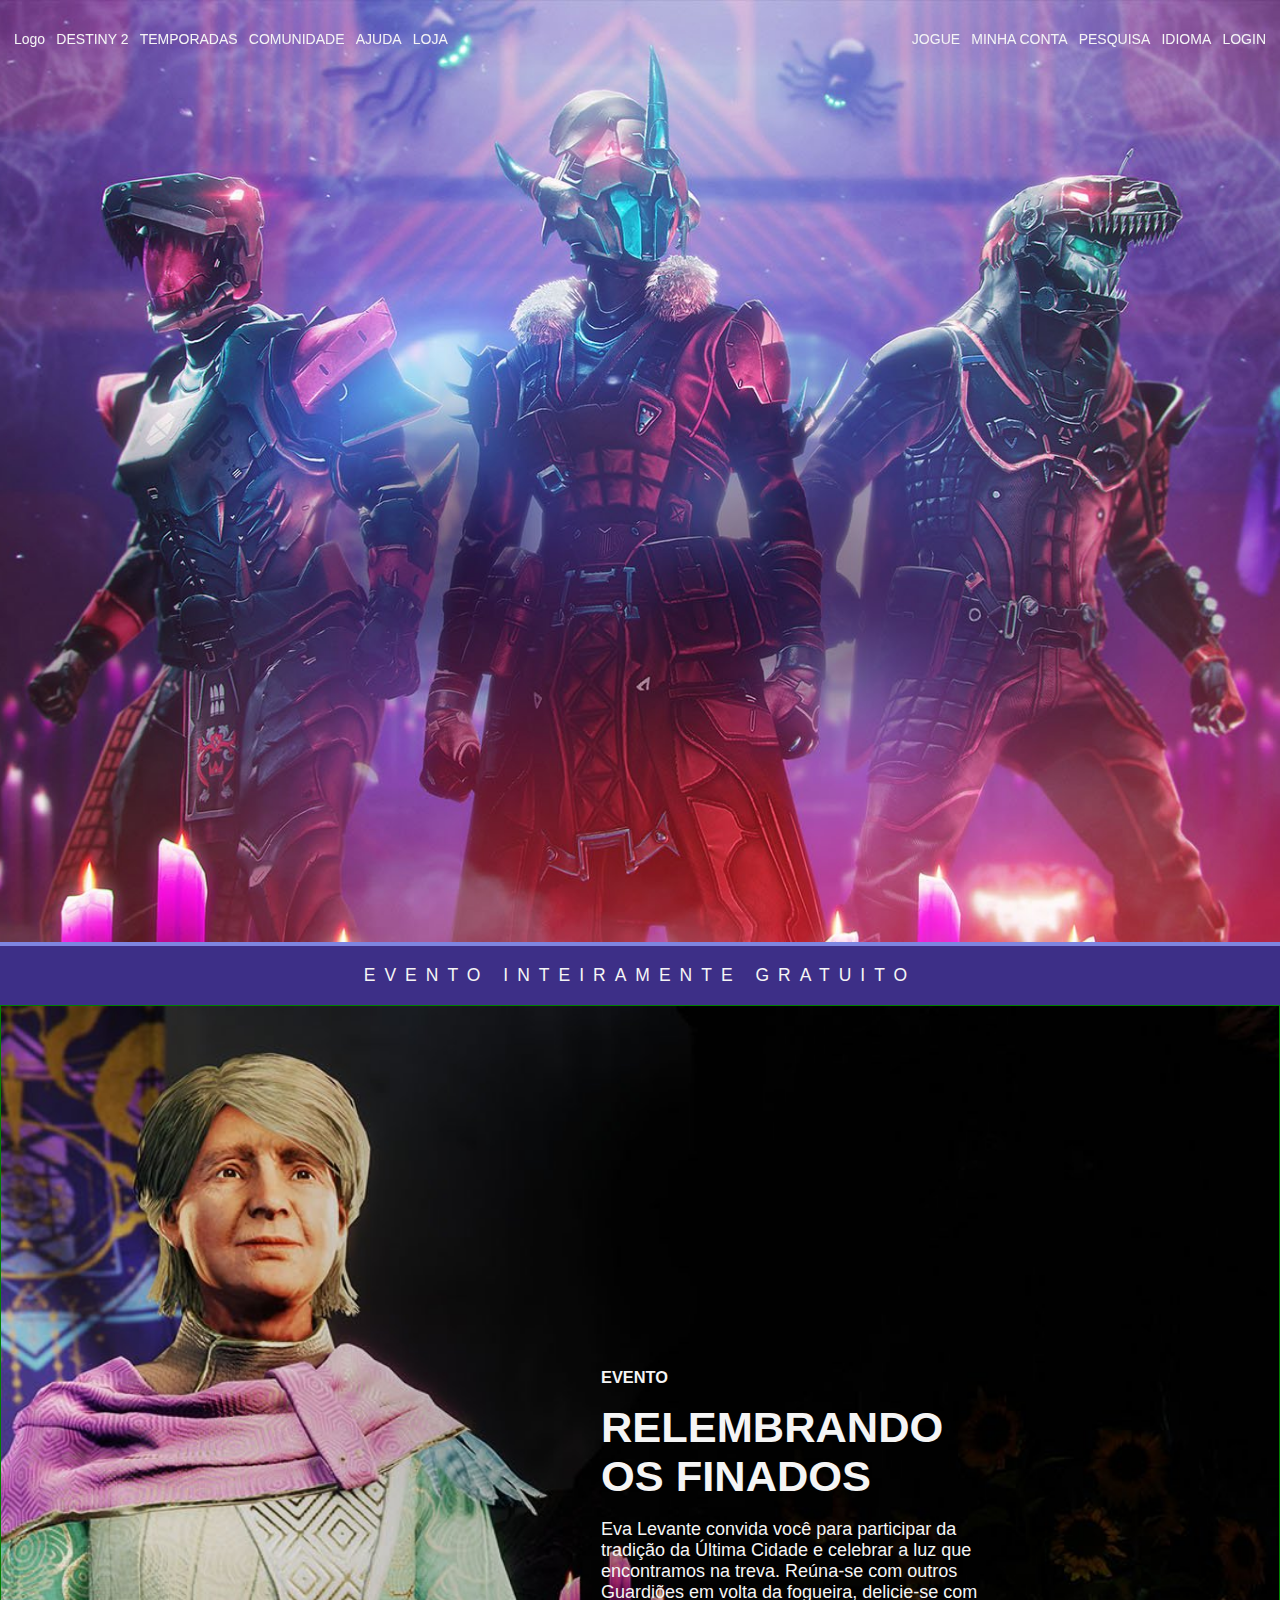
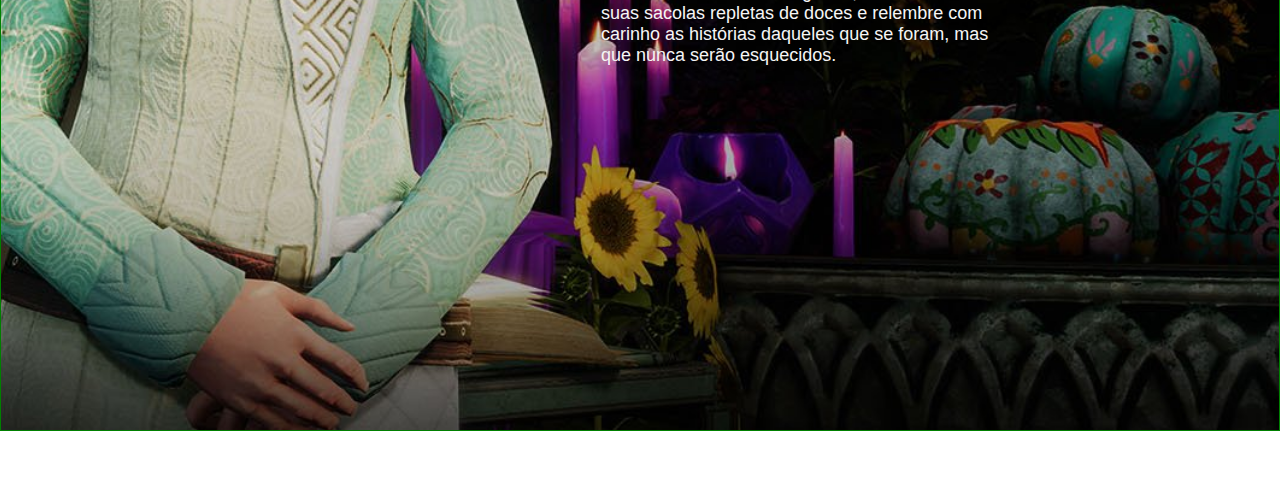
==== bungie-festival/index.html @ e7486de0 "bungie-festival: adding webpage clone files (sections 1 and 2 started)" ====
<!DOCTYPE html>
<html lang="pt">
<head>
    <meta charset="UTF-8">
    <meta http-equiv="X-UA-Compatible" content="IE=edge">
    <meta name="viewport" content="width=device-width, initial-scale=1.0">
    <title>Festival dos Finados | Bungie.net</title>

    <link rel="stylesheet" href="style.css">
    <script src="./script.js"></script>
</head>
<body>
    <header class="header-menu">
        <nav class="header-items">
           <ul class="header-left">
               <li>Logo</li>
               <li>DESTINY 2</li>
               <li>TEMPORADAS</li>
               <li>COMUNIDADE</li>
               <li>AJUDA</li>
               <li>LOJA</li>
           </ul>
           <ul class="header-right">
               <li>JOGUE</li>
               <li>MINHA CONTA</li>
               <li>PESQUISA</li>
               <li>IDIOMA</li>
               <li>LOGIN</li>
           </ul> 
        </nav>
    </header>

    <main>
        <div class="section-hero">
           
        </div>
       <div class="section-event-banner">
            <p>EVENTO INTEIRAMENTE GRATUITO</p>
       </div>
       <div class="section-remember-lost">
            <div class="remember-lost-content">
                <div class="remember-lost-central">
                    <div class="remember-lost-text">
                        <h3>EVENTO</h3>
                        <h2>RELEMBRANDO OS FINADOS</h2>
                        <p>Eva Levante convida você para participar da tradição da Última Cidade e celebrar a luz que encontramos na treva. Reúna-se com outros Guardiões em volta da fogueira, delicie-se com suas sacolas repletas de doces e relembre com carinho as histórias daqueles que se foram, mas que nunca serão esquecidos.</p>
                    </div>
                </div>
            </div>
       </div>
       <br>
       <br>
       <br>
    </main>

</body>
</html>
---- bungie-festival/style.css ----
html, body{
    margin: 0;
    padding: 0;
    height: 100%;
    width: 100%;
    font-family: arial,sans-serif;
    font-size: 14px;
    transform-origin: 50% 50%;
}

body{
    font-size: 1rem;
    font-weight: 400;
    color: #f5f5f5;
}
div{
    display: block;
}

ul{
    list-style: none;
}

h2{
    font-size: 43.4px;
    margin: 0;
}

/* ---- Header section ---- */

header{
    position: fixed;
    width: 100%;
    height: 78px;
    z-index: 1000;
    transition: 0.6s;
}

header .header-items{
    display: flex;
    justify-content: space-between;
    align-items: center;
    padding: 0 14px;
    height: 100%;
}

header .header-left, header .header-right{
    display: flex;
    gap: .8rem;
    padding: 0;
}

.scrollBar {
    background: #12171c;

}

/* ---- Main Section ---- */

main .section-hero{
    background-image: url("./assets/images/Section0_Hero.jpg");
    background-size: cover;
    height: calc(100vh - 2.5rem);
    background-position: 50%;
    background-repeat: no-repeat;
    padding-bottom: 5.5rem;
}

main .section-event-banner{
    background-color: rgb(61, 47, 135);
    z-index: 100;
    border-top: 4px solid rgb(126, 133, 224);
    padding: 0.1rem;

}
main .section-event-banner p{
    text-align: center;
    font-size: 1.25rem;
    letter-spacing: 9px;
}

main .section-remember-lost {
    background-color: rgb(14, 16, 29);
    height: 1024px;
}

main .section-remember-lost .remember-lost-content{
    background-image: url("./assets/images/Section1_Remember-The-Lost.jpg");
    background-size: cover;
    background-repeat: no-repeat;
    background-position: 50%;
    border: 1px solid green;
    height: inherit;
    display: flex;
    align-items: center;
}

main .section-remember-lost .remember-lost-content .remember-lost-central{
    width: 100vw;
    display: flex;
    padding: 0 2rem;
}
main .section-remember-lost .remember-lost-content .remember-lost-central .remember-lost-text{ 
    margin: 0 250px 0 auto;
    align-items: flex-end;
    max-width: 400px;
}

main .section-remember-lost .remember-lost-content .remember-lost-central .remember-lost-text p{
    font-size: 18px;
}
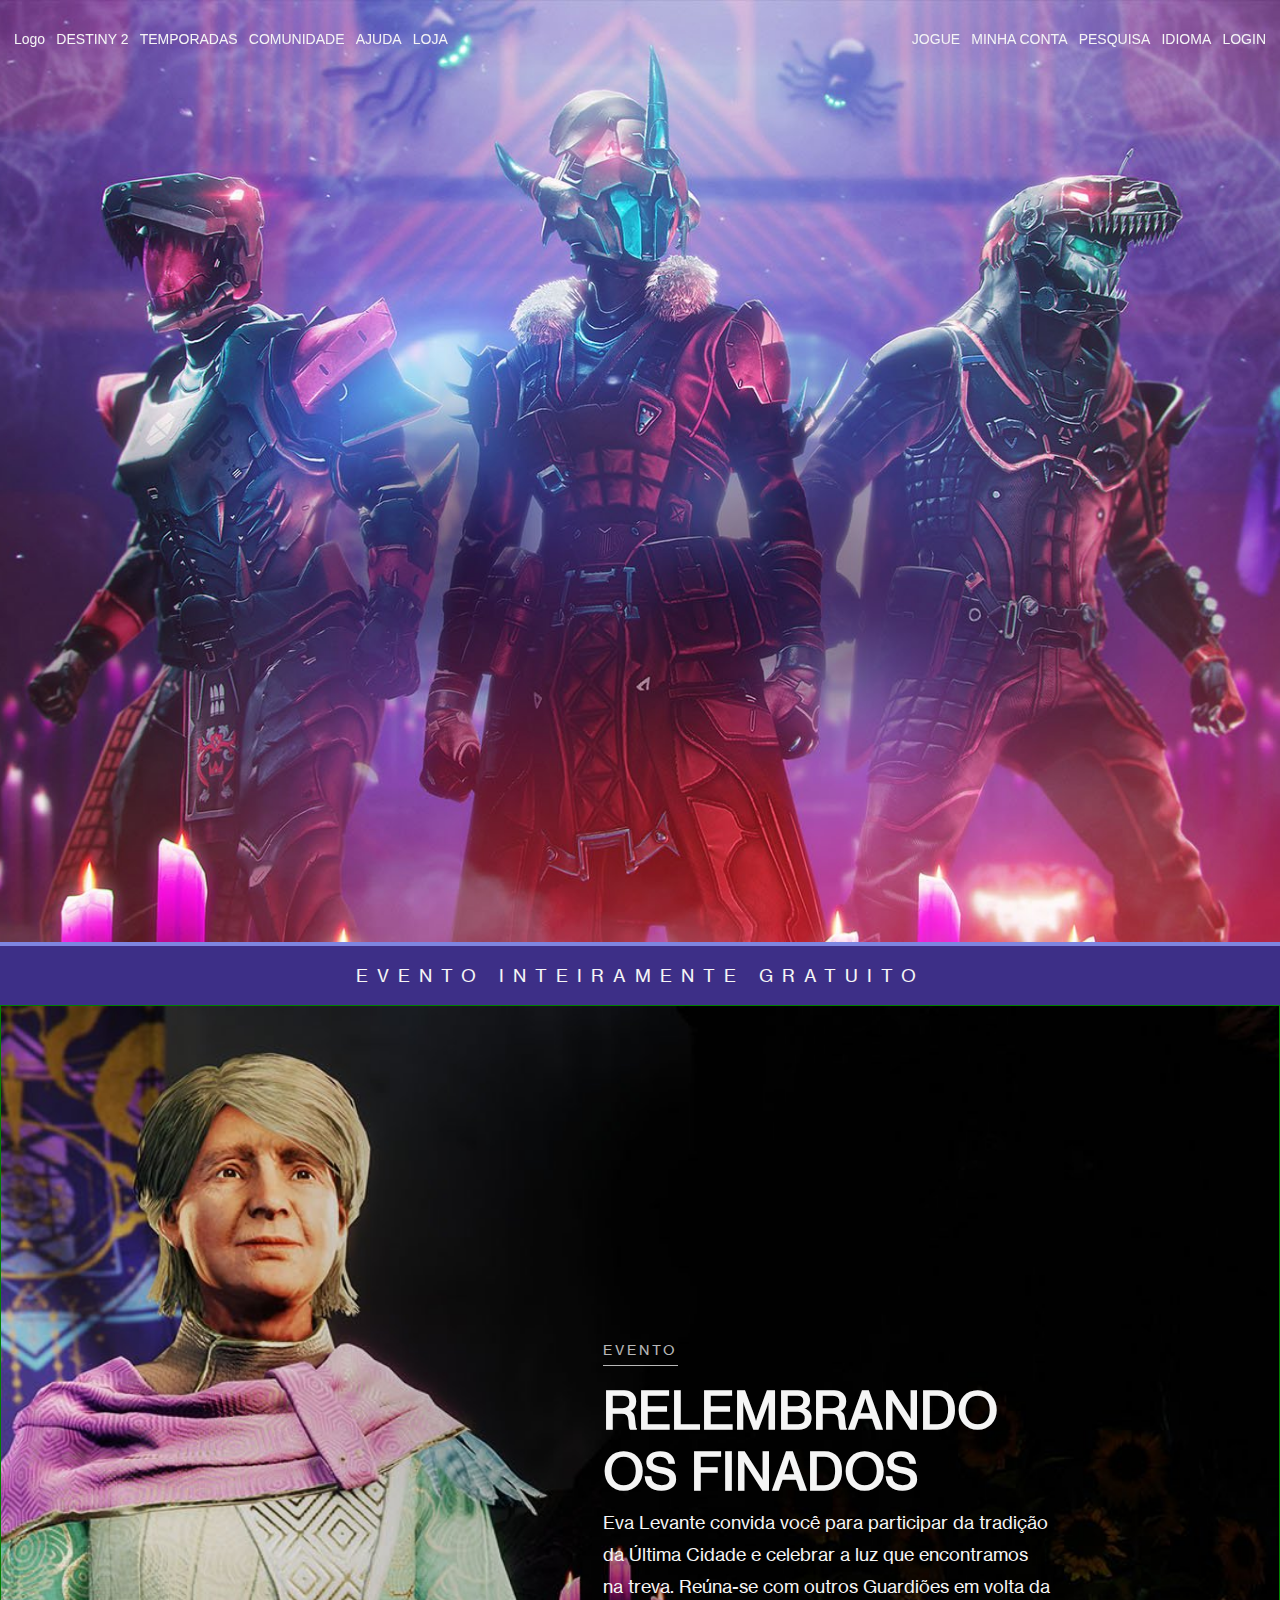
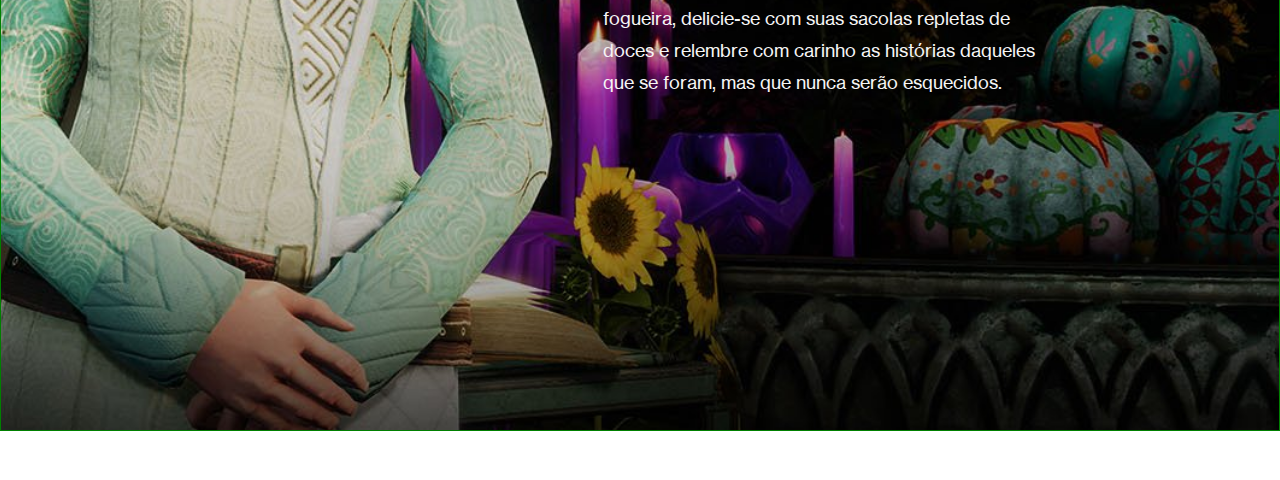
==== commit 659d3f84: "bungie-festival: adding fonts assets and updating section 2" ====
--- a/bungie-festival/index.html
+++ b/bungie-festival/index.html
@@ -41,9 +41,9 @@
             <div class="remember-lost-content">
                 <div class="remember-lost-central">
                     <div class="remember-lost-text">
-                        <h3>EVENTO</h3>
-                        <h2>RELEMBRANDO OS FINADOS</h2>
-                        <p>Eva Levante convida você para participar da tradição da Última Cidade e celebrar a luz que encontramos na treva. Reúna-se com outros Guardiões em volta da fogueira, delicie-se com suas sacolas repletas de doces e relembre com carinho as histórias daqueles que se foram, mas que nunca serão esquecidos.</p>
+                        <h3 class="section-label">EVENTO</h3>
+                        <h2 class="section-title">RELEMBRANDO OS FINADOS</h2>
+                        <p class="section-paragraph">Eva Levante convida você para participar da tradição da Última Cidade e celebrar a luz que encontramos na treva. Reúna-se com outros Guardiões em volta da fogueira, delicie-se com suas sacolas repletas de doces e relembre com carinho as histórias daqueles que se foram, mas que nunca serão esquecidos.</p>
                     </div>
                 </div>
             </div>
--- a/bungie-festival/style.css
+++ b/bungie-festival/style.css
@@ -8,13 +8,15 @@
     transform-origin: 50% 50%;
 }
 
+@font-face {
+    font-family: neue-haas-grotesk-text ;
+    src: url("./assets/fonts/NHaasGroteskTXPro-55Rg.ttf");
+}
+
 body{
     font-size: 1rem;
     font-weight: 400;
     color: #f5f5f5;
-}
-div{
-    display: block;
 }
 
 ul{
@@ -57,6 +59,34 @@
 
 /* ---- Main Section ---- */
 
+main{
+    font-family: neue-haas-grotesk-text;
+}
+
+main div h3.section-label{
+    font-weight: lighter;
+    font-size: 14px;
+    letter-spacing: 3px;
+    color: rgba(245, 245, 245, 0.75);
+    padding: 0.5rem 0;
+    margin-bottom: 1rem;
+    border-bottom: 1px solid hsla(0,0%,96.1%,.75);
+    width: fit-content;
+}
+
+main div h2.section-title{
+    font-size: 50px;
+    height: 108px;
+    font-weight: 700;
+    width: auto;
+}
+
+main div p.section-paragraph{
+    font-size: 18px;
+    font-weight: 400;
+    line-height: 32px
+}
+
 main .section-hero{
     background-image: url("./assets/images/Section0_Hero.jpg");
     background-size: cover;
@@ -65,6 +95,7 @@
     background-repeat: no-repeat;
     padding-bottom: 5.5rem;
 }
+
 
 main .section-event-banner{
     background-color: rgb(61, 47, 135);
@@ -98,14 +129,12 @@
 main .section-remember-lost .remember-lost-content .remember-lost-central{
     width: 100vw;
     display: flex;
+    justify-content: flex-end;
     padding: 0 2rem;
 }
 main .section-remember-lost .remember-lost-content .remember-lost-central .remember-lost-text{ 
-    margin: 0 250px 0 auto;
+    margin-right: 200px;
     align-items: flex-end;
-    max-width: 400px;
+    width: 448px;
 }
 
-main .section-remember-lost .remember-lost-content .remember-lost-central .remember-lost-text p{
-    font-size: 18px;
-}
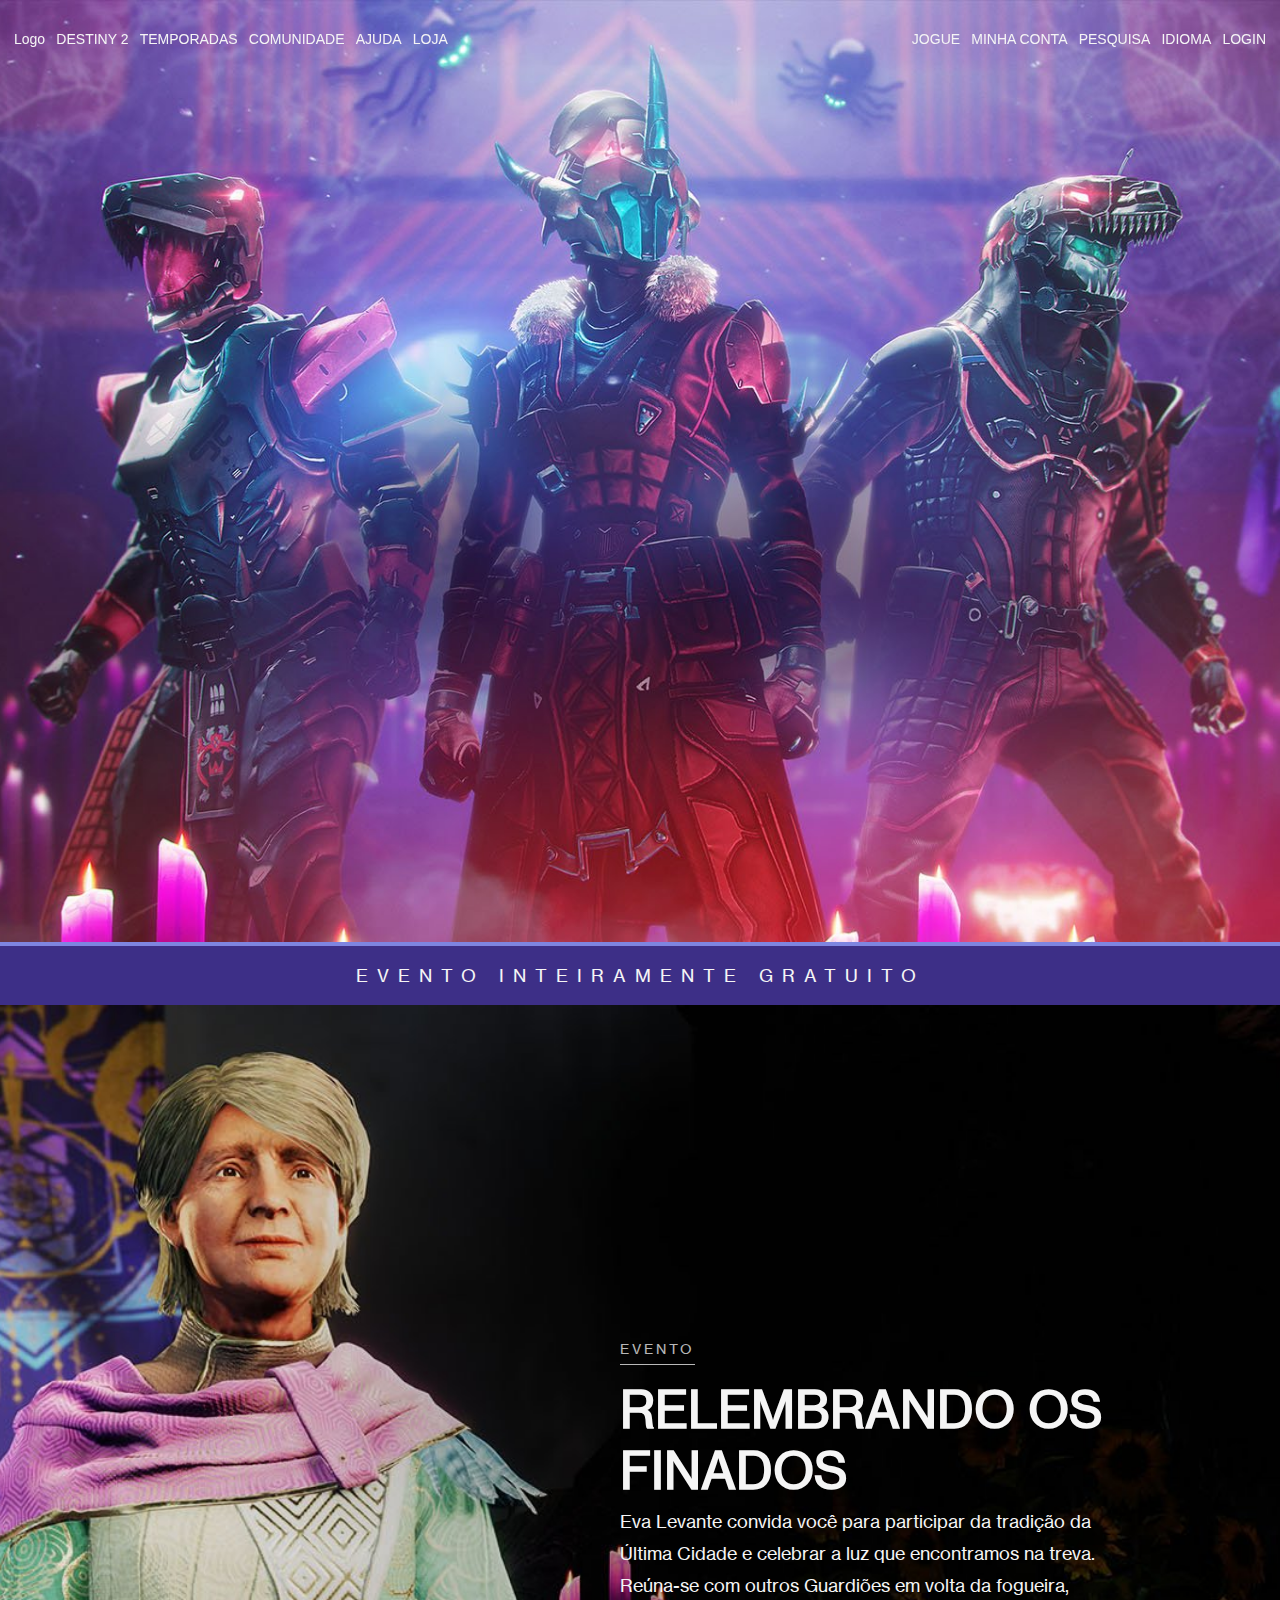
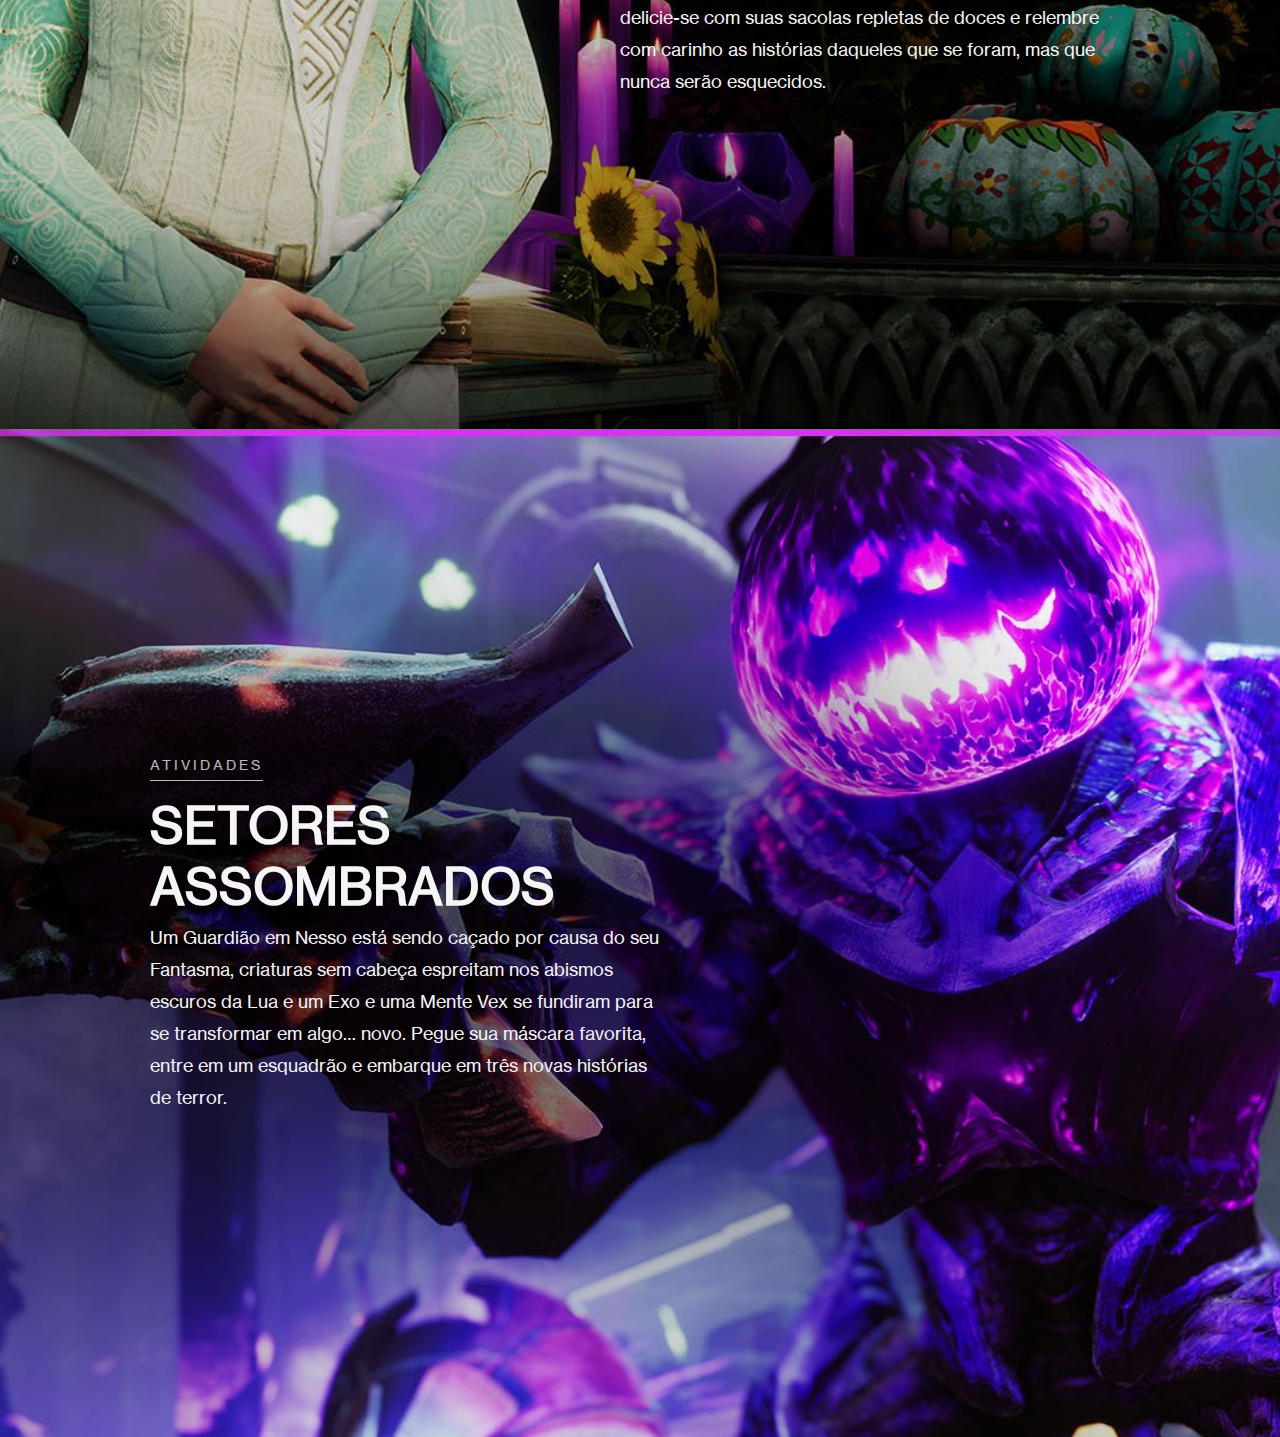
==== commit b0659c46: "bungie-festival: adding sections' images and updating section 3" ====
--- a/bungie-festival/index.html
+++ b/bungie-festival/index.html
@@ -31,12 +31,14 @@
     </header>
 
     <main>
+        <!-- Section 1 - Heroes banner -->
         <div class="section-hero">
            
         </div>
        <div class="section-event-banner">
             <p>EVENTO INTEIRAMENTE GRATUITO</p>
        </div>
+       <!-- Section 2 - Remember the lost -->
        <div class="section-remember-lost">
             <div class="remember-lost-content">
                 <div class="remember-lost-central">
@@ -48,9 +50,19 @@
                 </div>
             </div>
        </div>
-       <br>
-       <br>
-       <br>
+       <!-- Section 3 - Hanuted Sectors -->
+       <div class="section-haunted">
+            <div class="haunted-content">
+                <div class="haunted-central">
+                    <div class="haunted-text">
+                        <h3 class="section-label">ATIVIDADES</h3>
+                        <h2 class="section-title">SETORES ASSOMBRADOS</h2>
+                        <p class="section-paragraph">Um Guardião em Nesso está sendo caçado por causa do seu Fantasma, criaturas sem cabeça espreitam nos abismos escuros da Lua e um Exo e uma Mente Vex se fundiram para se transformar em algo… novo. Pegue sua máscara favorita, entre em um esquadrão e embarque em três novas histórias de terror.</p>
+                    </div>
+                </div>
+            </div>
+        </div>
+    
     </main>
 
 </body>
--- a/bungie-festival/style.css
+++ b/bungie-festival/style.css
@@ -86,7 +86,7 @@
     font-weight: 400;
     line-height: 32px
 }
-
+/* Section 1 */
 main .section-hero{
     background-image: url("./assets/images/Section0_Hero.jpg");
     background-size: cover;
@@ -115,12 +115,12 @@
     height: 1024px;
 }
 
+/* Section 2 */
 main .section-remember-lost .remember-lost-content{
-    background-image: url("./assets/images/Section1_Remember-The-Lost.jpg");
+    background-image: url("./assets/images/Section2_Remember-The-Lost.jpg");
     background-size: cover;
     background-repeat: no-repeat;
     background-position: 50%;
-    border: 1px solid green;
     height: inherit;
     display: flex;
     align-items: center;
@@ -133,8 +133,35 @@
     padding: 0 2rem;
 }
 main .section-remember-lost .remember-lost-content .remember-lost-central .remember-lost-text{ 
-    margin-right: 200px;
-    align-items: flex-end;
-    width: 448px;
+    margin-right: 10%;
+    width: 510px;
 }
 
+/* Section 3 */
+
+main .section-haunted{
+    background-color: rgb(14, 16, 29);
+    height: 1008px;
+}
+
+main .section-haunted .haunted-content{
+    background-image: url("./assets/images/Section3_Haunted-Sectors.jpg");
+    background-size: cover;
+    background-repeat: no-repeat;
+    background-position: 50%;
+    height: inherit;
+    display: flex;
+    align-items: center;
+}
+
+main .section-haunted .haunted-content .haunted-central{
+    width: 100vw;
+    display: flex;
+    justify-content: flex-start;
+    padding: 0 2rem;
+}
+
+main .section-haunted .haunted-content .haunted-central .haunted-text{
+    margin-left: 10%;
+    width: 520px;
+}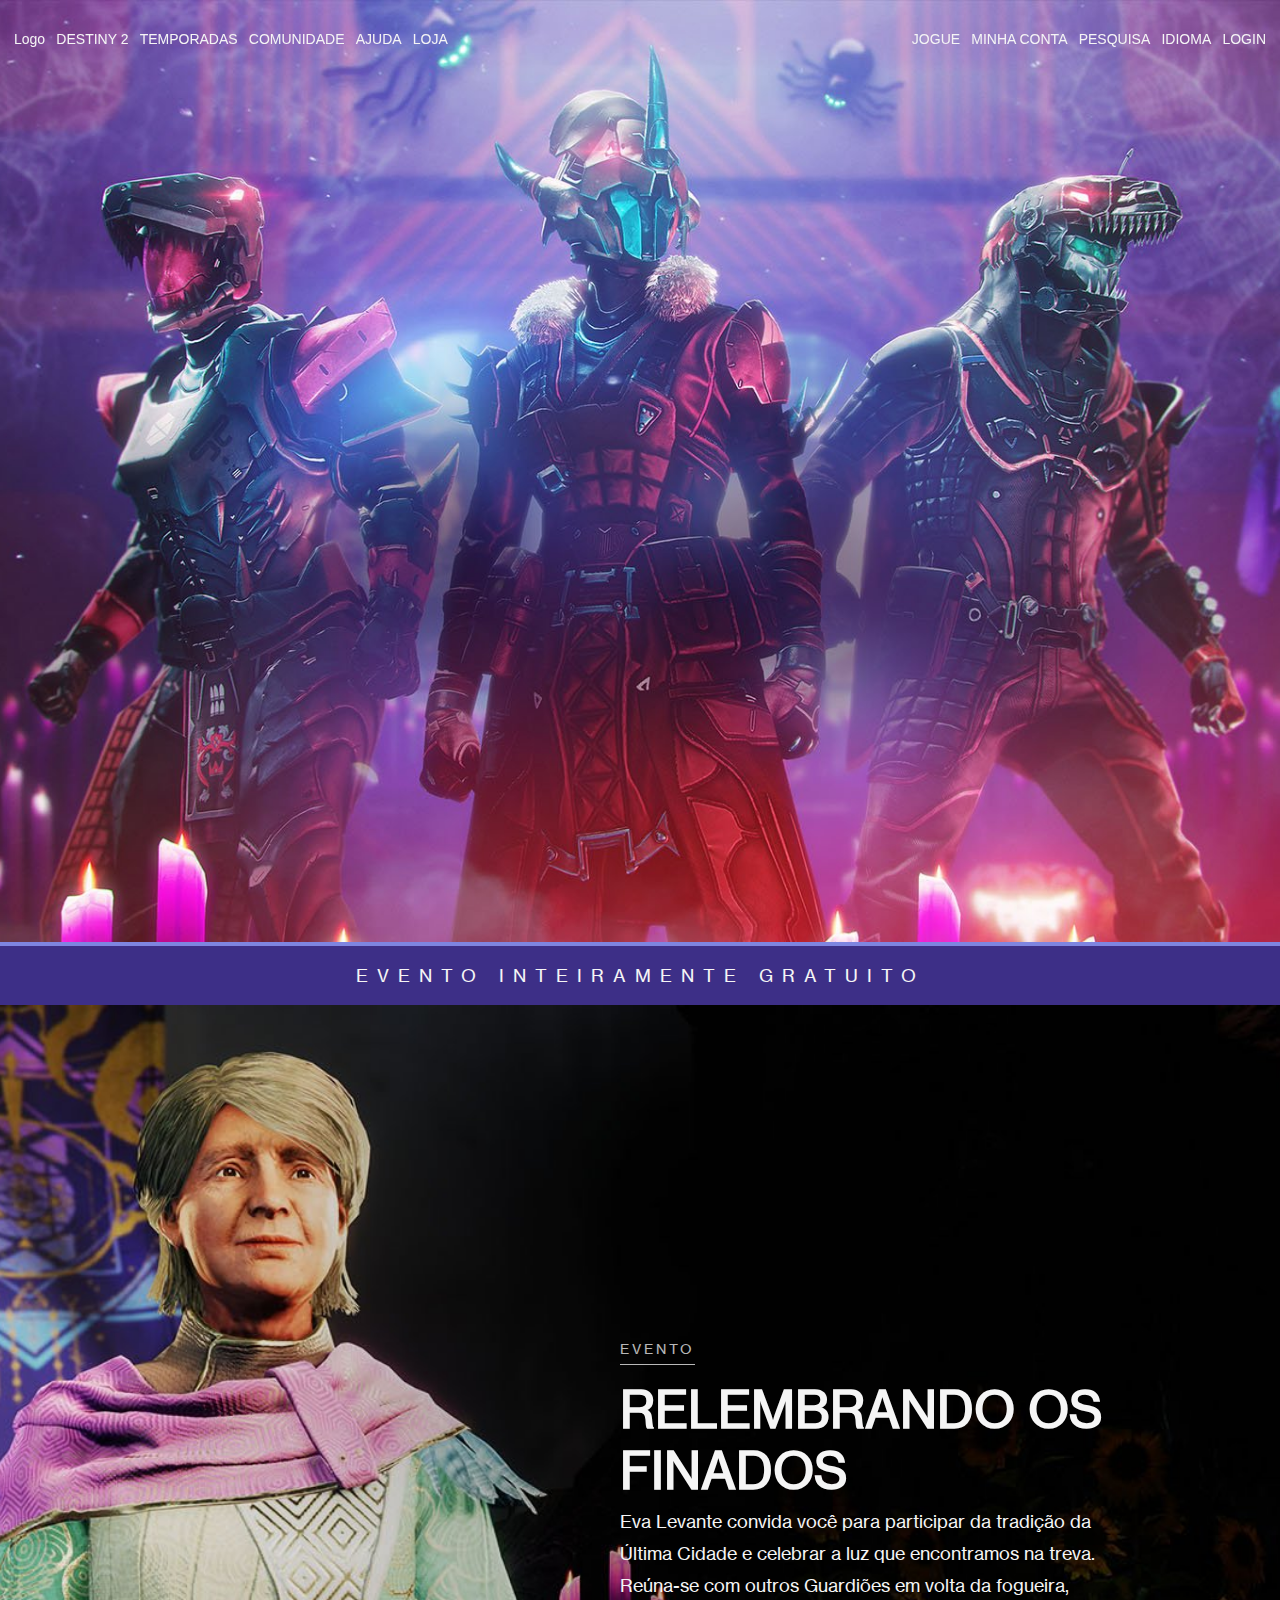
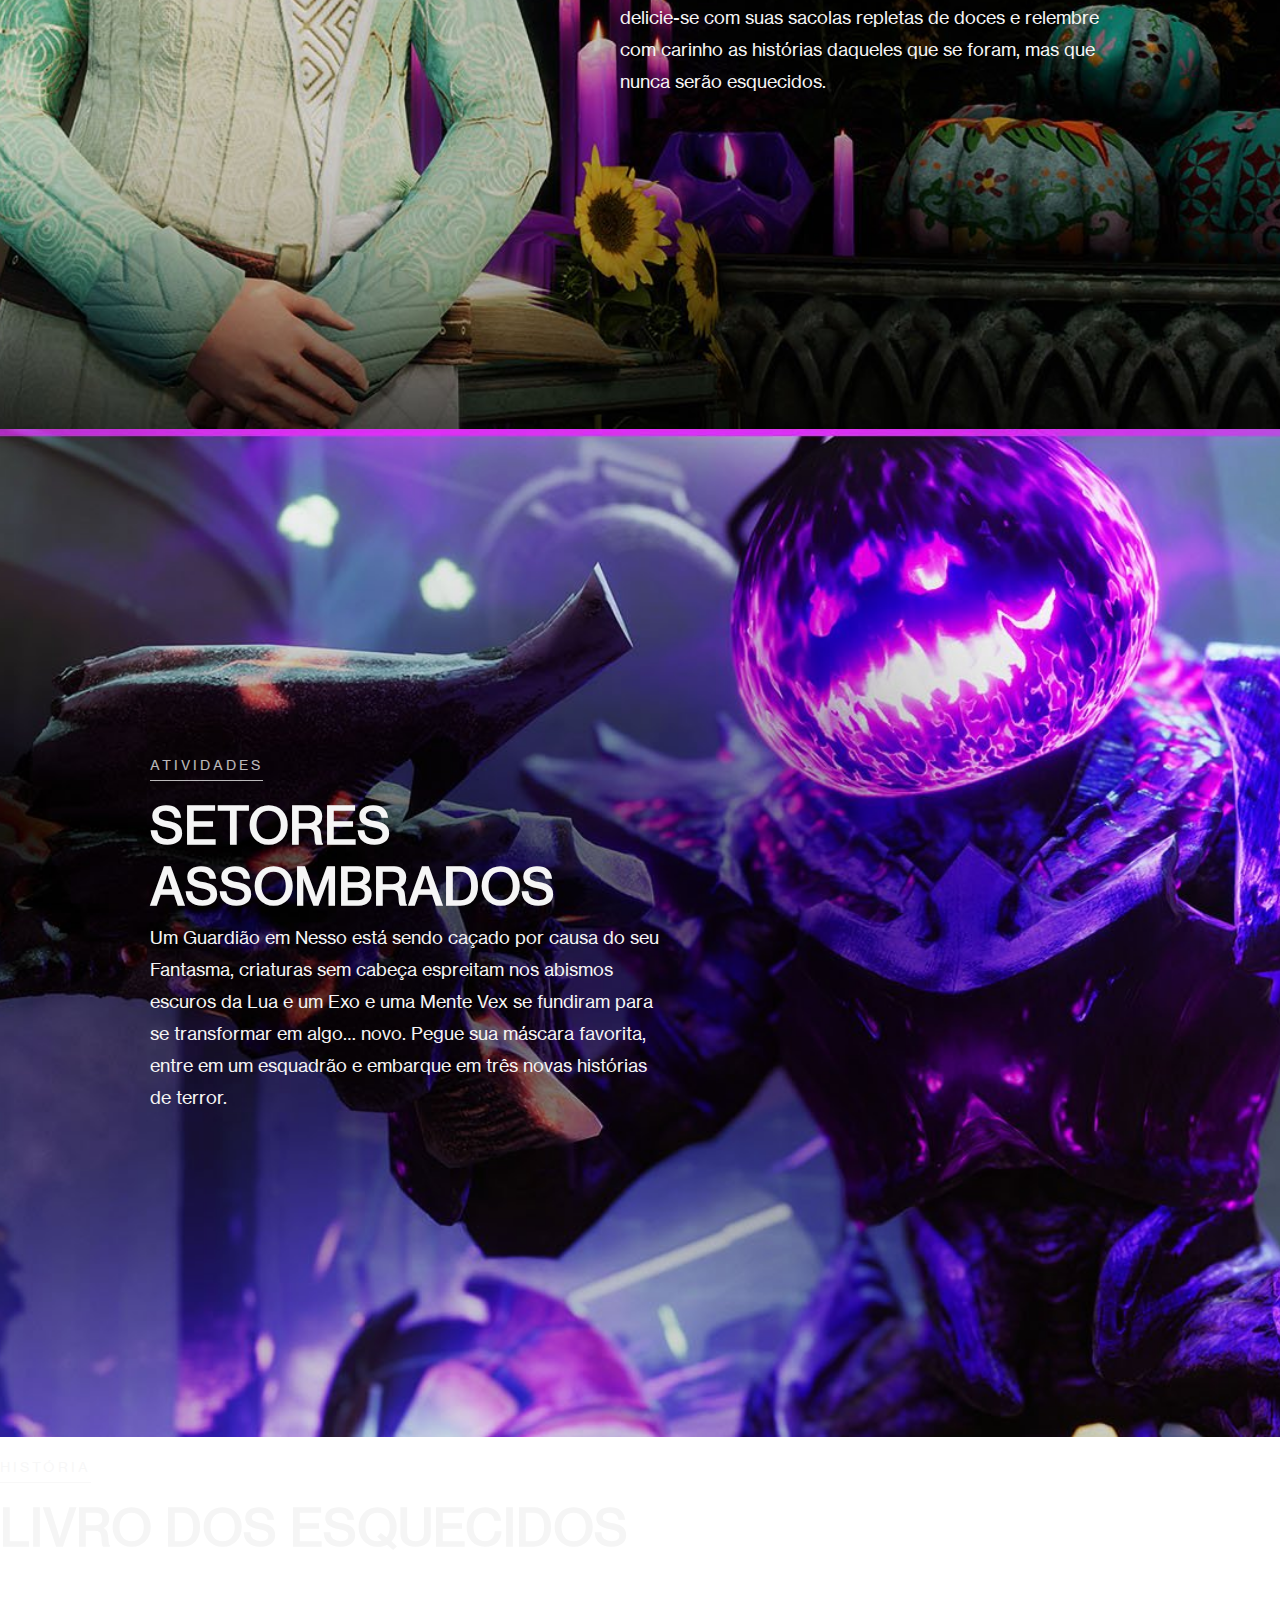
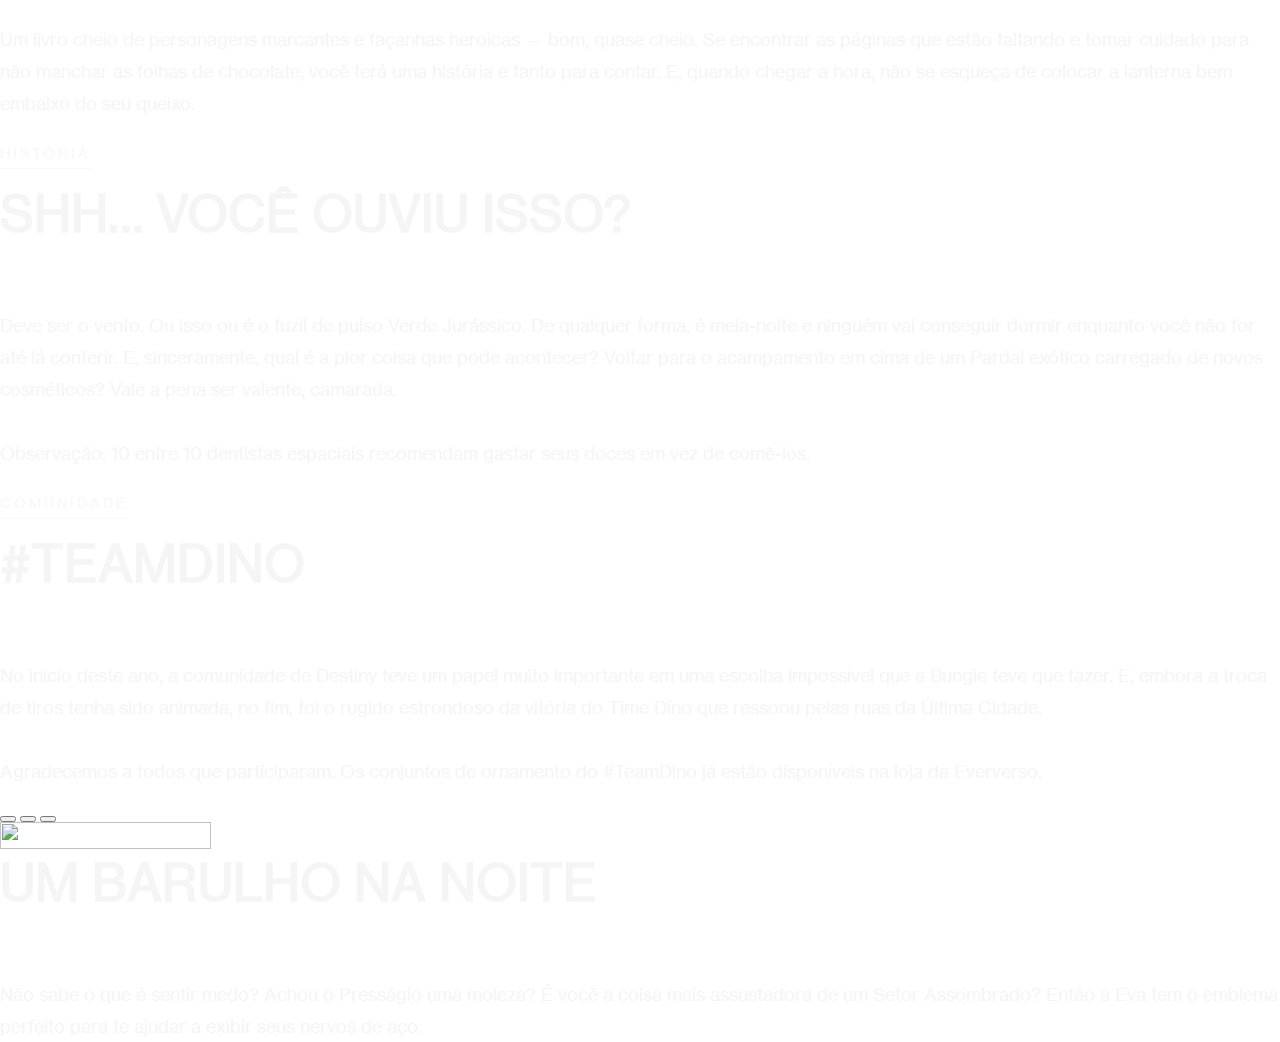
==== commit 8109c8e5: "bungie-festival: adding sections 4 to 7" ====
--- a/bungie-festival/index.html
+++ b/bungie-festival/index.html
@@ -35,11 +35,12 @@
         <div class="section-hero">
            
         </div>
-       <div class="section-event-banner">
+        <div class="section-event-banner">
             <p>EVENTO INTEIRAMENTE GRATUITO</p>
-       </div>
-       <!-- Section 2 - Remember the lost -->
-       <div class="section-remember-lost">
+        </div>
+
+        <!-- Section 2 - Remember the lost -->
+        <div class="section-remember-lost">
             <div class="remember-lost-content">
                 <div class="remember-lost-central">
                     <div class="remember-lost-text">
@@ -49,19 +50,78 @@
                     </div>
                 </div>
             </div>
-       </div>
-       <!-- Section 3 - Hanuted Sectors -->
-       <div class="section-haunted">
-            <div class="haunted-content">
-                <div class="haunted-central">
-                    <div class="haunted-text">
-                        <h3 class="section-label">ATIVIDADES</h3>
-                        <h2 class="section-title">SETORES ASSOMBRADOS</h2>
-                        <p class="section-paragraph">Um Guardião em Nesso está sendo caçado por causa do seu Fantasma, criaturas sem cabeça espreitam nos abismos escuros da Lua e um Exo e uma Mente Vex se fundiram para se transformar em algo… novo. Pegue sua máscara favorita, entre em um esquadrão e embarque em três novas histórias de terror.</p>
+        </div>
+
+        <!-- Section 3 - Haunted Sectors -->
+        <div class="section-haunted">
+                <div class="haunted-content">
+                    <div class="haunted-central">
+                        <div class="haunted-text">
+                            <h3 class="section-label">ATIVIDADES</h3>
+                            <h2 class="section-title">SETORES ASSOMBRADOS</h2>
+                            <p class="section-paragraph">Um Guardião em Nesso está sendo caçado por causa do seu Fantasma, criaturas sem cabeça espreitam nos abismos escuros da Lua e um Exo e uma Mente Vex se fundiram para se transformar em algo… novo. Pegue sua máscara favorita, entre em um esquadrão e embarque em três novas histórias de terror.</p>
+                        </div>
+                    </div>
+                </div>
+        </div>
+
+        <!-- Section 4 - Book of the Forgotten -->
+        <div class="section-book-forgotten">
+        <div class="book-forgotten-content">
+            <div class="book-forgotten-central">
+                <div class="book-forgotten-text">
+                    <h3 class="section-label">HISTÓRIA</h3>
+                    <h2 class="section-title">LIVRO DOS ESQUECIDOS</h2>
+                    <p class="section-paragraph">Um livro cheio de personagens marcantes e façanhas heroicas — bom, quase cheio. Se encontrar as páginas que estão faltando e tomar cuidado para não manchar as folhas de chocolate, você terá uma história e tanto para contar. E, quando chegar a hora, não se esqueça de colocar a lanterna bem embaixo do seu queixo.</p>
+                </div>
+            </div>
+        </div>
+
+        <!-- Section 5 - Shh -->
+        <div class="section-shh">
+            <div class="shh-content">
+                <div class="shh-central">
+                    <div class="shh-text">
+                        <h3 class="section-label">HISTÓRIA</h3>
+                        <h2 class="section-title">SHH… VOCÊ OUVIU ISSO?</h2>
+                        <p class="section-paragraph">Deve ser o vento. Ou isso ou é o fuzil de pulso Verde Jurássico. De qualquer forma, é meia-noite e ninguém vai conseguir dormir enquanto você não for até lá conferir. E, sinceramente, qual é a pior coisa que pode acontecer? Voltar para o acampamento em cima de um Pardal exótico carregado de novos cosméticos? Vale a pena ser valente, camarada. <br><br> Observação: 10 entre 10 dentistas espaciais recomendam gastar seus doces em vez de comê-los.</p>
                     </div>
                 </div>
             </div>
         </div>
+
+        <!-- Section 6 - TEAMDINO -->
+        <div class="section-teamdino">
+            <div class="teamdino-content">
+                <div class="teamdino-central">
+                    <div class="teamdino-text">
+                        <h3 class="section-label">COMUNIDADE</h3>
+                        <h2 class="section-title">#TEAMDINO</h2>
+                        <p class="section-paragraph">No início deste ano, a comunidade de Destiny teve um papel muito importante em uma escolha impossível que a Bungie teve que fazer. E, embora a troca de tiros tenha sido animada, no fim, foi o rugido estrondoso da vitória do Time Dino que ressoou pelas ruas da Última Cidade. <br><br> Agradecemos a todos que participaram. Os conjuntos de ornamento do #TeamDino já estão disponíveis na loja da Eververso.</p>
+                    </div>
+                    <div class="teamdino-screenshots">
+                        <button class="teamdino-st1"></button>
+                        <button class="teamdino-st2"></button>
+                        <button class="teamdino-st3"></button>
+                    </div>
+                </div>
+            </div>
+        </div>
+
+        <!-- Section 7 - Bump in the Night -->
+        <div class="section-bump-night">
+            <div class="bump-night-content">
+                <div class="bump-night-central">
+                    <div class="bump-night-text">
+                        <img class="section-label" src="./assets/images/section7-bungie_rewards.png" height="27px" width="211px"></img>
+                        <h2 class="section-title">UM BARULHO NA NOITE</h2>
+                        <p class="section-paragraph">Não sabe o que é sentir medo? Achou o Presságio uma moleza? É você a coisa mais assustadora de um Setor Assombrado? Então a Eva tem o emblema perfeito para te ajudar a exibir seus nervos de aço.</p>
+                    </div>
+                </div>
+            </div>
+        </div>
+
+
     
     </main>
 
